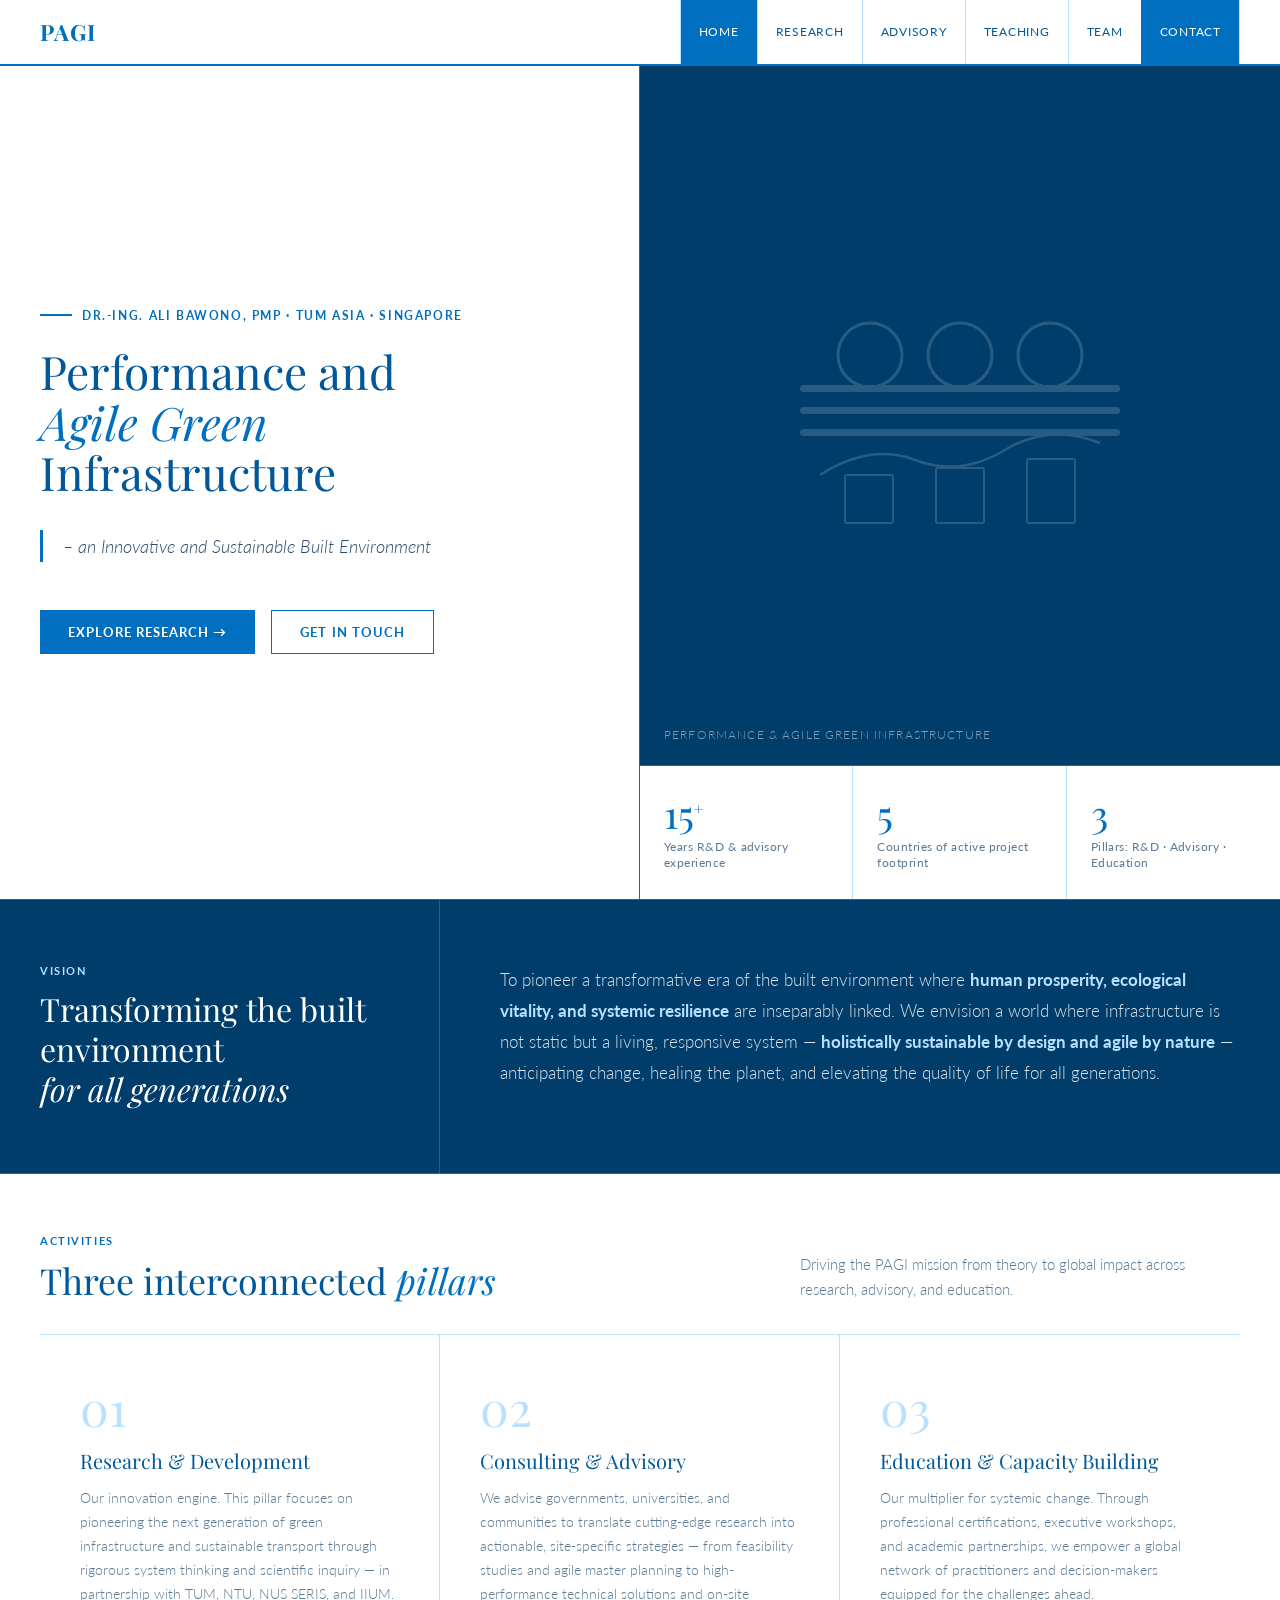
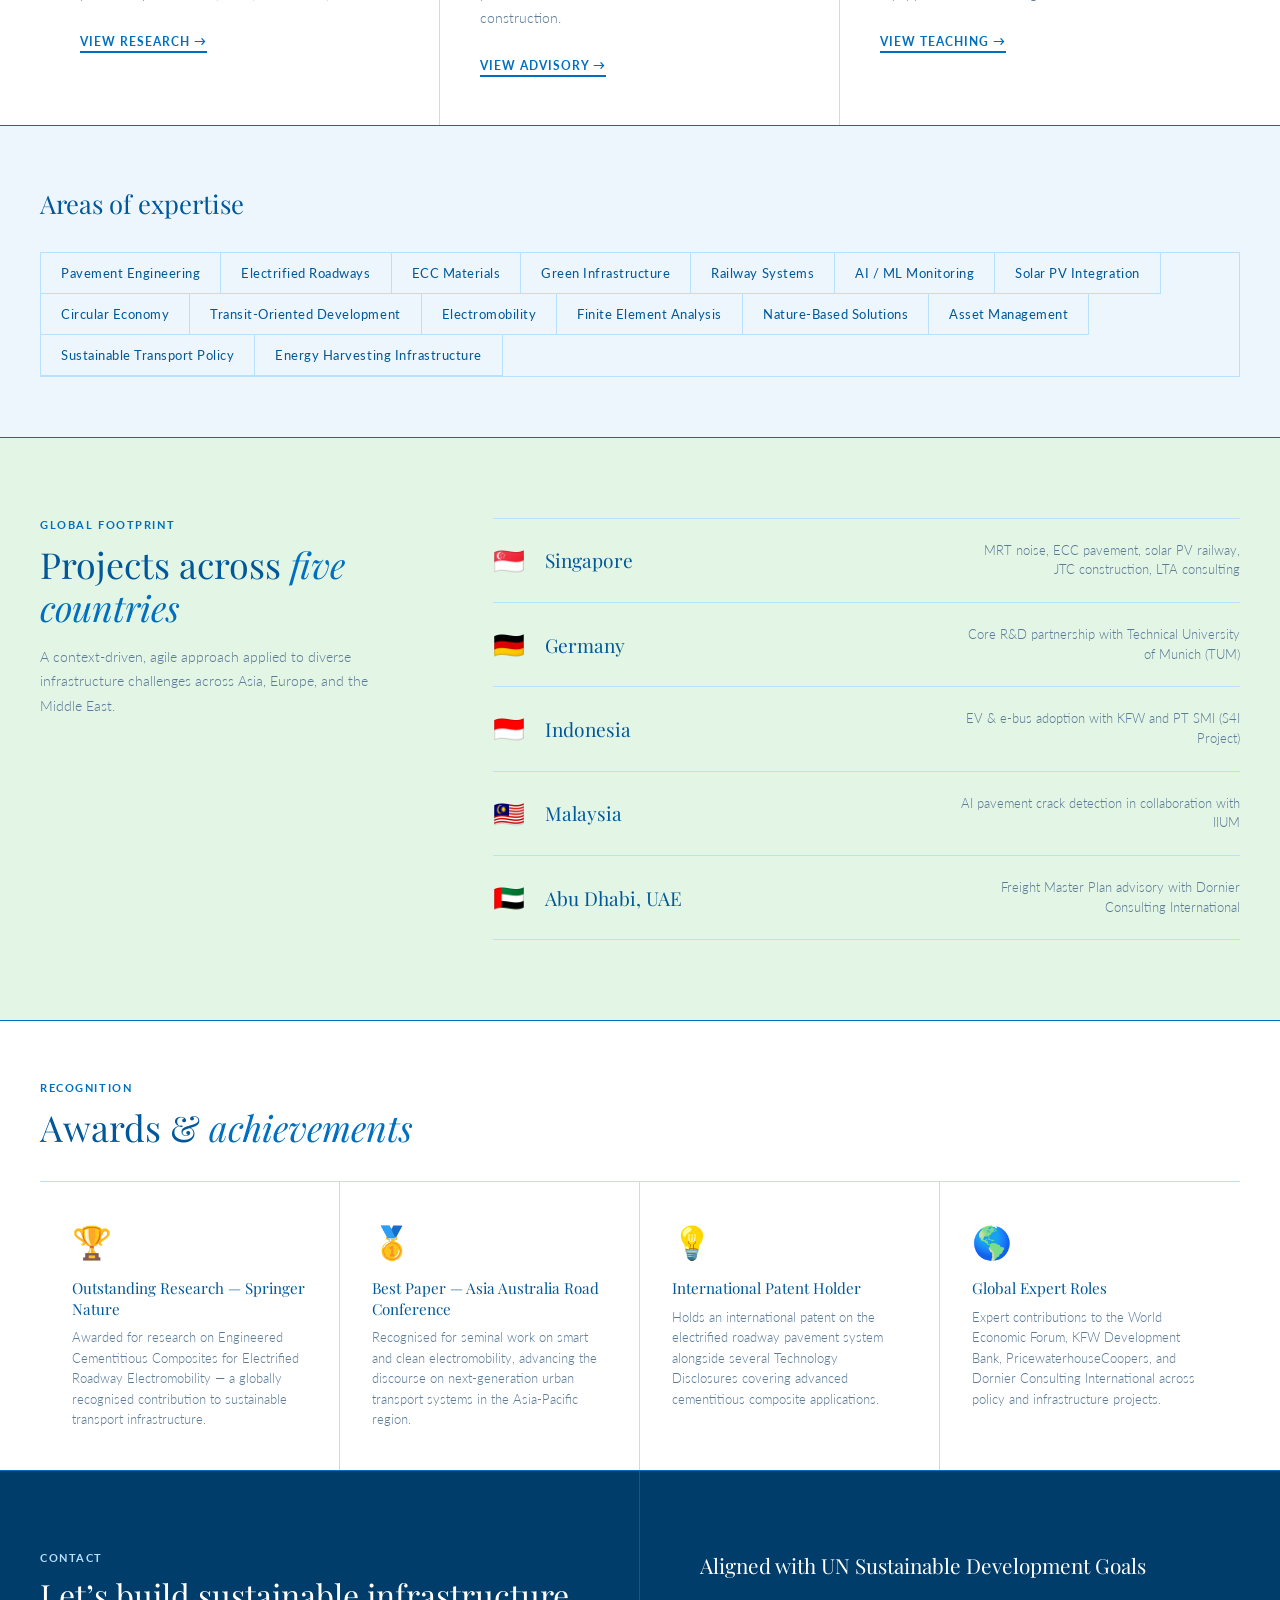
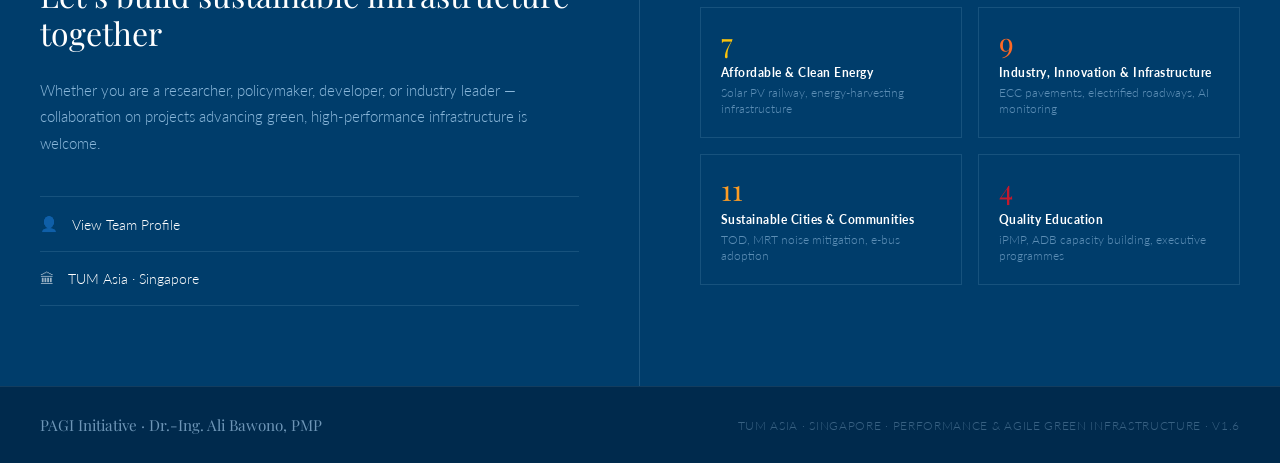
==== index.html @ d3425f09 "Add files via upload upload version 1.2" ====
<!DOCTYPE html>
<html lang="en">
<head>
<meta charset="UTF-8">
<meta name="viewport" content="width=device-width, initial-scale=1.0">
<title>PAGI Initiative</title>
<link rel="preconnect" href="https://fonts.googleapis.com">
<link href="https://fonts.googleapis.com/css2?family=Playfair+Display:ital,wght@0,400;0,700;1,400&family=Lato:wght@300;400;700&display=swap" rel="stylesheet">
<link rel="stylesheet" href="style.css">
<style>
.hero{margin-top:64px;display:grid;grid-template-columns:1fr 1fr;min-height:calc(100vh - 64px);border-bottom:var(--rule)}
.hero-left{padding:80px 60px 80px 40px;display:flex;flex-direction:column;justify-content:center;border-right:var(--rule);background:#fff}
.hero-eyebrow{font-size:.72rem;font-weight:700;letter-spacing:.14em;text-transform:uppercase;color:var(--azure);margin-bottom:24px;display:flex;align-items:center;gap:10px}
.hero-eyebrow::before{content:'';display:inline-block;width:32px;height:2px;background:var(--azure)}
.hero-h1{font-family:'Playfair Display',serif;font-size:clamp(2rem,3.6vw,4rem);font-weight:400;line-height:1.1;color:var(--blue);margin-bottom:32px}
.hero-h1 em{font-style:italic;color:var(--azure)}
.hero-tagline{font-size:1.15rem;line-height:1.75;color:#2a4a6b;font-weight:300;max-width:500px;margin-bottom:48px;border-left:3px solid var(--azure);padding-left:20px;font-style:italic}
.hero-actions{display:flex;gap:16px;flex-wrap:wrap}
.hero-right{display:flex;flex-direction:column}
.hero-img{flex:1;background:var(--navy);position:relative;overflow:hidden;display:flex;align-items:center;justify-content:center;min-height:360px}
.hero-img-lbl{position:absolute;bottom:24px;left:24px;font-size:.72rem;letter-spacing:.1em;text-transform:uppercase;color:rgba(255,255,255,.5)}
.hero-stats{display:grid;grid-template-columns:repeat(3,1fr);border-top:var(--rule)}
.stat-box{padding:28px 24px;border-right:var(--rule-lt);transition:background .15s;cursor:default}
.stat-box:last-child{border-right:none}
.stat-box:hover{background:var(--pale)}
.stat-n{font-family:'Playfair Display',serif;font-size:2.4rem;font-weight:400;color:var(--azure);line-height:1;margin-bottom:6px}
.stat-n sup{font-size:1rem}
.stat-l{font-size:.72rem;font-weight:400;letter-spacing:.04em;color:var(--gray);line-height:1.4}
.vision{background:var(--navy);border-bottom:var(--rule)}
.vision-inner{max-width:1280px;margin:0 auto;padding:0 40px;display:grid;grid-template-columns:1fr 2fr}
.vision-lbl{padding:64px 40px 64px 0;border-right:1px solid rgba(184,224,255,.2);display:flex;flex-direction:column;justify-content:center}
.vision-lbl .eyebrow{color:var(--sky)}
.vision-lbl h2{font-family:'Playfair Display',serif;font-size:2rem;font-weight:400;color:#fff;line-height:1.25}
.vision-lbl h2 em{font-style:italic}
.vision-content{padding:64px 0 64px 60px}
.vision-text{font-size:1.05rem;line-height:1.85;color:rgba(255,255,255,.85);font-weight:300}
.vision-text strong{font-weight:700;color:var(--sky)}
.pill-grid{display:grid;grid-template-columns:repeat(3,1fr)}
.pill{padding:48px 40px;border-right:var(--rule-lt);transition:background .15s;cursor:default}
.pill:last-child{border-right:none}
.pill:hover{background:var(--pale)}
.pill-num{font-family:'Playfair Display',serif;font-size:3rem;font-weight:400;color:var(--border);line-height:1;margin-bottom:16px}
.pill-title{font-family:'Playfair Display',serif;font-size:1.25rem;font-weight:400;color:var(--blue);margin-bottom:12px}
.pill-body{font-size:.88rem;color:var(--gray);line-height:1.7;font-weight:300;margin-bottom:24px}
.pill-link{display:inline-flex;align-items:center;gap:6px;font-size:.78rem;font-weight:700;letter-spacing:.08em;text-transform:uppercase;color:var(--azure);text-decoration:none;border-bottom:2px solid var(--azure);padding-bottom:2px;transition:opacity .15s}
.pill-link:hover{opacity:.6}
.expertise{background:var(--pale);border-bottom:var(--rule)}
.exp-inner{max-width:1280px;margin:0 auto;padding:60px 40px}
.exp-title{font-family:'Playfair Display',serif;font-size:1.6rem;font-weight:400;color:var(--blue);margin-bottom:32px}
.tag-row{display:flex;flex-wrap:wrap;border:var(--rule-lt)}
.etag{padding:12px 20px;font-size:.8rem;font-weight:400;letter-spacing:.04em;color:var(--blue);border-right:var(--rule-lt);border-bottom:var(--rule-lt);transition:background .15s,color .15s;cursor:default}
.etag:hover{background:var(--azure);color:#fff}
.footprint{background:var(--mint);border-bottom:var(--rule)}
.fp-inner{max-width:1280px;margin:0 auto;padding:80px 40px;display:grid;grid-template-columns:1fr 2fr;gap:80px;align-items:start}
.fp-desc{font-size:.9rem;color:var(--gray);line-height:1.7;font-weight:300;margin-top:16px}
.c-list{display:flex;flex-direction:column}
.c-row{display:flex;align-items:center;padding:22px 0;border-bottom:var(--rule-lt);gap:20px;transition:padding-left .2s;cursor:default}
.c-row:first-child{border-top:var(--rule-lt)}
.c-row:hover{padding-left:12px}
.cflag{font-size:1.6rem}
.cname{font-family:'Playfair Display',serif;font-size:1.2rem;font-weight:400;color:var(--blue)}
.cdesc{font-size:.82rem;color:var(--gray);font-weight:300;margin-left:auto;text-align:right;max-width:280px;line-height:1.5}
@media(max-width:1024px){
  .hero{grid-template-columns:1fr;min-height:auto}
  .hero-left{border-right:none;border-bottom:var(--rule);padding:60px 40px}
  .vision-inner{grid-template-columns:1fr}
  .vision-lbl{border-right:none;border-bottom:1px solid rgba(184,224,255,.15);padding:48px 0}
  .vision-content{padding:48px 0}
  .pill-grid{grid-template-columns:1fr}
  .pill{border-right:none;border-bottom:var(--rule-lt)}
  .fp-inner{grid-template-columns:1fr;gap:40px}
}
@media(max-width:768px){
  .hero-left{padding:48px 20px}
  .vision-inner,.exp-inner,.fp-inner{padding:0 20px}
  .exp-inner{padding:40px 20px}
  .fp-inner{padding:60px 20px}
}
</style>
</head>
<body>

<header>
  <div class="nav-top">
    <a href="index.html" class="nav-logo">PAGI</a>
    <nav class="nav-links">
      <a href="index.html" class="active">Home</a>
      <a href="research.html">Research</a>
      <a href="advisory.html">Advisory</a>
      <a href="teaching.html">Teaching</a>
      <a href="team.html">Team</a>
      <a href="#contact" class="nav-cta">Contact</a>
    </nav>
  </div>
</header>

<!-- HERO -->
<section class="hero">
  <div class="hero-left">
    <div class="hero-eyebrow">Dr.-Ing. Ali Bawono, PMP · TUM Asia · Singapore</div>
    <h1 class="hero-h1">Performance and<br><em>Agile Green</em><br>Infrastructure</h1>
    <p class="hero-tagline">&#8211; an Innovative and Sustainable Built Environment</p>
    <div class="hero-actions">
      <a href="research.html" class="btn-p">Explore Research &#8594;</a>
      <a href="#contact" class="btn-o">Get in Touch</a>
    </div>
  </div>
  <div class="hero-right">
    <div class="hero-img">
      <svg width="360" height="240" viewBox="0 0 360 240" fill="none" xmlns="http://www.w3.org/2000/svg" style="opacity:.16">
        <rect x="20" y="90" width="320" height="7" rx="3.5" fill="white"/>
        <rect x="20" y="112" width="320" height="7" rx="3.5" fill="white"/>
        <rect x="20" y="134" width="320" height="7" rx="3.5" fill="white"/>
        <circle cx="90" cy="60" r="32" stroke="white" stroke-width="3" fill="none"/>
        <circle cx="180" cy="60" r="32" stroke="white" stroke-width="3" fill="none"/>
        <circle cx="270" cy="60" r="32" stroke="white" stroke-width="3" fill="none"/>
        <path d="M40 180 Q90 148 135 165 Q180 182 225 155 Q270 128 320 148" stroke="white" stroke-width="2.5" fill="none"/>
        <rect x="65" y="180" width="48" height="48" rx="2" stroke="white" stroke-width="2" fill="none"/>
        <rect x="156" y="173" width="48" height="55" rx="2" stroke="white" stroke-width="2" fill="none"/>
        <rect x="247" y="164" width="48" height="64" rx="2" stroke="white" stroke-width="2" fill="none"/>
      </svg>
      <div class="hero-img-lbl">Performance &amp; Agile Green Infrastructure</div>
    </div>
    <div class="hero-stats">
      <div class="stat-box"><div class="stat-n">15<sup>+</sup></div><div class="stat-l">Years R&amp;D &amp; advisory experience</div></div>
      <div class="stat-box"><div class="stat-n">5</div><div class="stat-l">Countries of active project footprint</div></div>
      <div class="stat-box"><div class="stat-n">3</div><div class="stat-l">Pillars: R&amp;D · Advisory · Education</div></div>
    </div>
  </div>
</section>

<!-- VISION -->
<section class="vision" id="about">
  <div class="vision-inner">
    <div class="vision-lbl">
      <div class="eyebrow">Vision</div>
      <h2>Transforming the built environment<br><em>for all generations</em></h2>
    </div>
    <div class="vision-content">
      <p class="vision-text">To pioneer a transformative era of the built environment where <strong>human prosperity, ecological vitality, and systemic resilience</strong> are inseparably linked. We envision a world where infrastructure is not static but a living, responsive system &#8212; <strong>holistically sustainable by design and agile by nature</strong> &#8212; anticipating change, healing the planet, and elevating the quality of life for all generations.</p>
    </div>
  </div>
</section>

<!-- THREE PILLARS -->
<section class="section">
  <div class="s-inner">
    <div class="s-head sr">
      <div><div class="eyebrow">Activities</div><h2 class="s-title">Three interconnected <em>pillars</em></h2></div>
      <p class="s-sub">Driving the PAGI mission from theory to global impact across research, advisory, and education.</p>
    </div>
    <div class="pill-grid">
      <div class="pill sr">
        <div class="pill-num">01</div>
        <h3 class="pill-title">Research &amp; Development</h3>
        <p class="pill-body">Our innovation engine. This pillar focuses on pioneering the next generation of green infrastructure and sustainable transport through rigorous system thinking and scientific inquiry &#8212; in partnership with TUM, NTU, NUS SERIS, and IIUM.</p>
        <a href="research.html" class="pill-link">View Research &#8594;</a>
      </div>
      <div class="pill sr">
        <div class="pill-num">02</div>
        <h3 class="pill-title">Consulting &amp; Advisory</h3>
        <p class="pill-body">We advise governments, universities, and communities to translate cutting-edge research into actionable, site-specific strategies &#8212; from feasibility studies and agile master planning to high-performance technical solutions and on-site construction.</p>
        <a href="advisory.html" class="pill-link">View Advisory &#8594;</a>
      </div>
      <div class="pill sr">
        <div class="pill-num">03</div>
        <h3 class="pill-title">Education &amp; Capacity Building</h3>
        <p class="pill-body">Our multiplier for systemic change. Through professional certifications, executive workshops, and academic partnerships, we empower a global network of practitioners and decision-makers equipped for the challenges ahead.</p>
        <a href="teaching.html" class="pill-link">View Teaching &#8594;</a>
      </div>
    </div>
  </div>
</section>

<!-- EXPERTISE -->
<section class="expertise">
  <div class="exp-inner">
    <p class="exp-title sr">Areas of expertise</p>
    <div class="tag-row sr">
      <span class="etag">Pavement Engineering</span><span class="etag">Electrified Roadways</span><span class="etag">ECC Materials</span><span class="etag">Green Infrastructure</span><span class="etag">Railway Systems</span><span class="etag">AI / ML Monitoring</span><span class="etag">Solar PV Integration</span><span class="etag">Circular Economy</span><span class="etag">Transit-Oriented Development</span><span class="etag">Electromobility</span><span class="etag">Finite Element Analysis</span><span class="etag">Nature-Based Solutions</span><span class="etag">Asset Management</span><span class="etag">Sustainable Transport Policy</span><span class="etag">Energy Harvesting Infrastructure</span>
    </div>
  </div>
</section>

<!-- FOOTPRINT -->
<section class="footprint">
  <div class="fp-inner">
    <div class="sr">
      <div class="eyebrow">Global Footprint</div>
      <h2 class="s-title">Projects across <em>five countries</em></h2>
      <p class="fp-desc">A context-driven, agile approach applied to diverse infrastructure challenges across Asia, Europe, and the Middle East.</p>
    </div>
    <div class="c-list sr">
      <div class="c-row"><span class="cflag">&#127480;&#127468;</span><span class="cname">Singapore</span><span class="cdesc">MRT noise, ECC pavement, solar PV railway, JTC construction, LTA consulting</span></div>
      <div class="c-row"><span class="cflag">&#127465;&#127466;</span><span class="cname">Germany</span><span class="cdesc">Core R&amp;D partnership with Technical University of Munich (TUM)</span></div>
      <div class="c-row"><span class="cflag">&#127470;&#127465;</span><span class="cname">Indonesia</span><span class="cdesc">EV &amp; e-bus adoption with KFW and PT SMI (S4I Project)</span></div>
      <div class="c-row"><span class="cflag">&#127474;&#127486;</span><span class="cname">Malaysia</span><span class="cdesc">AI pavement crack detection in collaboration with IIUM</span></div>
      <div class="c-row"><span class="cflag">&#127462;&#127466;</span><span class="cname">Abu Dhabi, UAE</span><span class="cdesc">Freight Master Plan advisory with Dornier Consulting International</span></div>
    </div>
  </div>
</section>

<!-- AWARDS -->
<section class="awards section">
  <div class="s-inner">
    <div class="s-head sr">
      <div><div class="eyebrow">Recognition</div><h2 class="s-title">Awards &amp; <em>achievements</em></h2></div>
    </div>
    <div class="aw-grid">
      <div class="aw-item sr"><span class="aw-icon">&#127942;</span><h3 class="aw-title">Outstanding Research &#8212; Springer Nature</h3><p class="aw-body">Awarded for research on Engineered Cementitious Composites for Electrified Roadway Electromobility &#8212; a globally recognised contribution to sustainable transport infrastructure.</p></div>
      <div class="aw-item sr"><span class="aw-icon">&#129351;</span><h3 class="aw-title">Best Paper &#8212; Asia Australia Road Conference</h3><p class="aw-body">Recognised for seminal work on smart and clean electromobility, advancing the discourse on next-generation urban transport systems in the Asia-Pacific region.</p></div>
      <div class="aw-item sr"><span class="aw-icon">&#128161;</span><h3 class="aw-title">International Patent Holder</h3><p class="aw-body">Holds an international patent on the electrified roadway pavement system alongside several Technology Disclosures covering advanced cementitious composite applications.</p></div>
      <div class="aw-item sr"><span class="aw-icon">&#127758;</span><h3 class="aw-title">Global Expert Roles</h3><p class="aw-body">Expert contributions to the World Economic Forum, KFW Development Bank, PricewaterhouseCoopers, and Dornier Consulting International across policy and infrastructure projects.</p></div>
    </div>
  </div>
</section>

<!-- CONTACT -->
<section class="contact" id="contact">
  <div class="ct-inner">
    <div class="ct-left">
      <div class="eyebrow">Contact</div>
      <h2>Let&#8217;s build sustainable infrastructure together</h2>
      <p>Whether you are a researcher, policymaker, developer, or industry leader &#8212; collaboration on projects advancing green, high-performance infrastructure is welcome.</p>
      <div class="ct-links">
        <a href="team.html" class="cl"><span class="cl-icon">&#128100;</span> View Team Profile</a>
        <a href="team.html" class="cl"><span class="cl-icon">&#127963;</span> TUM Asia &#183; Singapore</a>
      </div>
    </div>
    <div class="ct-right">
      <h3>Aligned with UN Sustainable Development Goals</h3>
      <div class="sdg-grid">
        <div class="sdg"><div class="sdg-n" style="color:#fcc30b">7</div><div class="sdg-name">Affordable &amp; Clean Energy</div><div class="sdg-note">Solar PV railway, energy-harvesting infrastructure</div></div>
        <div class="sdg"><div class="sdg-n" style="color:#fd6925">9</div><div class="sdg-name">Industry, Innovation &amp; Infrastructure</div><div class="sdg-note">ECC pavements, electrified roadways, AI monitoring</div></div>
        <div class="sdg"><div class="sdg-n" style="color:#fd9d24">11</div><div class="sdg-name">Sustainable Cities &amp; Communities</div><div class="sdg-note">TOD, MRT noise mitigation, e-bus adoption</div></div>
        <div class="sdg"><div class="sdg-n" style="color:#c5192d">4</div><div class="sdg-name">Quality Education</div><div class="sdg-note">iPMP, ADB capacity building, executive programmes</div></div>
      </div>
    </div>
  </div>
</section>

<footer>
  <div class="fl">PAGI Initiative &#183; Dr.-Ing. Ali Bawono, PMP</div>
  <div class="fr">TUM Asia &#183; Singapore &#183; Performance &amp; Agile Green Infrastructure &#183; v1.6</div>
</footer>

<script>
(function(){
  var io=new IntersectionObserver(function(entries){
    entries.forEach(function(e){
      if(e.isIntersecting){
        var g=e.target.parentElement.querySelectorAll('.sr:not(.in)');
        var d=0;
        g.forEach(function(s){
          if(s.getBoundingClientRect().top<window.innerHeight+60){
            setTimeout(function(){s.classList.add('in');},d);
            d+=65;
          }
        });
        e.target.classList.add('in');
        io.unobserve(e.target);
      }
    });
  },{threshold:0.06,rootMargin:'0px 0px -24px 0px'});
  document.querySelectorAll('.sr').forEach(function(el){io.observe(el);});
})();
</script>
</body>
</html>
---- style.css ----
*,*::before,*::after{margin:0;padding:0;box-sizing:border-box}
html{scroll-behavior:smooth;font-size:16px}

:root{
  --navy:   #003d6b;
  --blue:   #00589a;
  --azure:  #006fc0;
  --sky:    #b8e0ff;
  --mint:   #e3f5e4;
  --pale:   #eef6fd;
  --white:  #ffffff;
  --gray:   #5a7a96;
  --lgray:  #91aec0;
  --border: #b8e0ff;
  --rule:   1px solid #006fc0;
  --rule-lt:1px solid #b8e0ff;
}

body{font-family:'Lato',sans-serif;font-weight:300;color:#1a2e40;background:#fff;-webkit-font-smoothing:antialiased}

/* NAV */
header{position:fixed;top:0;left:0;right:0;z-index:200;background:#fff;border-bottom:2px solid var(--azure)}
.nav-top{display:flex;align-items:center;justify-content:space-between;padding:0 40px;height:64px}
.nav-logo{font-family:'Playfair Display',serif;font-size:1.4rem;font-weight:700;color:var(--azure);text-decoration:none;letter-spacing:.04em}
.nav-links{display:flex;align-items:center}
.nav-links a{display:block;padding:0 18px;height:64px;line-height:64px;font-size:.78rem;font-weight:400;letter-spacing:.06em;text-transform:uppercase;color:var(--blue);text-decoration:none;border-left:var(--rule-lt);transition:background .15s,color .15s}
.nav-links a:last-child{border-right:var(--rule-lt)}
.nav-links a:hover,.nav-links a.active{background:var(--azure);color:#fff}
.nav-cta{background:var(--azure)!important;color:#fff!important;border-left:var(--rule)!important}
.nav-cta:hover{background:var(--blue)!important}

/* BUTTONS */
.btn-p{display:inline-flex;align-items:center;gap:8px;background:var(--azure);color:#fff;padding:14px 28px;font-size:.8rem;font-weight:700;letter-spacing:.08em;text-transform:uppercase;text-decoration:none;transition:background .15s}
.btn-p:hover{background:var(--blue)}
.btn-o{display:inline-flex;align-items:center;gap:8px;background:transparent;color:var(--azure);padding:13px 28px;font-size:.8rem;font-weight:700;letter-spacing:.08em;text-transform:uppercase;text-decoration:none;border:var(--rule);transition:all .15s}
.btn-o:hover{background:var(--azure);color:#fff}

/* SECTION COMMONS */
.section{border-bottom:var(--rule)}
.s-inner{max-width:1280px;margin:0 auto;padding:0 40px}
.s-head{padding:60px 0 32px;display:flex;align-items:flex-start;justify-content:space-between;gap:40px;border-bottom:var(--rule-lt)}
.eyebrow{font-size:.7rem;font-weight:700;letter-spacing:.14em;text-transform:uppercase;color:var(--azure);margin-bottom:12px}
.s-title{font-family:'Playfair Display',serif;font-size:clamp(1.8rem,2.8vw,2.6rem);font-weight:400;line-height:1.2;color:var(--blue)}
.s-title em{font-style:italic;color:var(--azure)}
.s-sub{font-size:.92rem;color:var(--gray);line-height:1.7;font-weight:300;max-width:440px;align-self:flex-end}

/* CARDS */
.cards{display:grid;grid-template-columns:repeat(3,1fr)}
.card{border-right:var(--rule-lt);border-bottom:var(--rule-lt);transition:background .2s;cursor:default}
.card:nth-child(3n){border-right:none}
.card:hover{background:var(--pale)}
.card-img{width:100%;aspect-ratio:16/9;position:relative;overflow:hidden;display:flex;align-items:center;justify-content:center}
.card-body{padding:24px 28px 28px}
.c-tag{font-size:.68rem;font-weight:700;letter-spacing:.12em;text-transform:uppercase;margin-bottom:10px;color:var(--azure)}
.c-title{font-family:'Playfair Display',serif;font-size:1.1rem;font-weight:400;line-height:1.35;color:var(--blue);margin-bottom:12px}
.c-desc{font-size:.84rem;line-height:1.7;color:var(--gray);font-weight:300;margin-bottom:16px}
.c-meta{font-size:.72rem;font-weight:400;color:var(--lgray);letter-spacing:.04em}
.c-meta strong{color:var(--blue);font-weight:700}
.ci-lbl{font-size:.65rem;letter-spacing:.14em;text-transform:uppercase;color:rgba(184,224,255,.45);position:absolute;bottom:10px;left:14px}
.csvg{opacity:.18}

/* CONSULTING GRID */
.consult{display:grid;grid-template-columns:1fr 1fr}
.ci{padding:40px;border-right:var(--rule-lt);border-bottom:var(--rule-lt);transition:background .15s;cursor:default}
.ci:nth-child(2n){border-right:none}
.ci:nth-last-child(-n+2){border-bottom:none}
.ci:hover{background:var(--pale)}
.ci-num{font-family:'Playfair Display',serif;font-size:3rem;font-weight:400;color:var(--border);line-height:1;margin-bottom:12px}
.ci-title{font-family:'Playfair Display',serif;font-size:1.15rem;font-weight:400;color:var(--blue);margin-bottom:10px;line-height:1.3}
.ci-body{font-size:.86rem;color:var(--gray);line-height:1.7;font-weight:300}
.ci-tags{margin-top:16px;display:flex;flex-wrap:wrap;gap:8px}
.ctag{font-size:.68rem;font-weight:700;letter-spacing:.1em;text-transform:uppercase;padding:4px 10px;border:1px solid var(--border);color:var(--azure)}

/* TEACHING GRID */
.teach-grid{display:grid;grid-template-columns:repeat(3,1fr)}
.tcard{border-right:var(--rule-lt);border-bottom:var(--rule-lt);transition:background .15s;cursor:default}
.tcard:nth-child(3n){border-right:none}
.tcard:hover{background:var(--pale)}
.tcard-img{width:100%;height:200px;display:flex;align-items:center;justify-content:center;position:relative;overflow:hidden}
.tcard-body{padding:28px}
.t-label{font-size:.68rem;font-weight:700;letter-spacing:.12em;text-transform:uppercase;margin-bottom:10px;color:var(--azure)}
.t-title{font-family:'Playfair Display',serif;font-size:1.05rem;font-weight:400;line-height:1.35;color:var(--blue);margin-bottom:10px}
.t-desc{font-size:.82rem;color:var(--gray);line-height:1.65;font-weight:300}
.t-partner{margin-top:14px;font-size:.72rem;color:var(--lgray)}
.t-partner strong{color:var(--blue);font-weight:700}

/* AWARDS */
.aw-grid{display:grid;grid-template-columns:repeat(4,1fr)}
.aw-item{padding:40px 32px;border-right:var(--rule-lt);transition:background .15s;cursor:default}
.aw-item:last-child{border-right:none}
.aw-item:hover{background:var(--pale)}
.aw-icon{font-size:2rem;margin-bottom:16px;display:block}
.aw-title{font-family:'Playfair Display',serif;font-size:.95rem;font-weight:400;color:var(--blue);margin-bottom:8px;line-height:1.35}
.aw-body{font-size:.8rem;color:var(--gray);line-height:1.6;font-weight:300}

/* PAGE HERO (sub-pages) */
.page-hero{margin-top:64px;background:var(--navy);padding:80px 40px;border-bottom:var(--rule)}
.page-hero-inner{max-width:1280px;margin:0 auto}
.page-eyebrow{font-size:.72rem;font-weight:700;letter-spacing:.14em;text-transform:uppercase;color:var(--sky);margin-bottom:20px;display:flex;align-items:center;gap:10px}
.page-eyebrow::before{content:'';display:inline-block;width:32px;height:2px;background:var(--sky)}
.page-h1{font-family:'Playfair Display',serif;font-size:clamp(2.2rem,4vw,3.8rem);font-weight:400;line-height:1.1;color:#fff;margin-bottom:20px}
.page-h1 em{font-style:italic;color:var(--sky)}
.page-desc{font-size:1.05rem;line-height:1.75;color:rgba(184,224,255,.8);font-weight:300;max-width:680px;border-left:3px solid var(--azure);padding-left:20px}

/* FOOTER */
footer{background:#002a4d;border-top:1px solid rgba(184,224,255,.1);padding:28px 40px;display:flex;align-items:center;justify-content:space-between}
.fl{font-family:'Playfair Display',serif;font-size:.95rem;color:rgba(184,224,255,.6)}
.fr{font-size:.72rem;color:rgba(184,224,255,.3);letter-spacing:.06em;text-transform:uppercase}

/* CONTACT */
.contact{background:var(--navy)}
.ct-inner{max-width:1280px;margin:0 auto;padding:0 40px;display:grid;grid-template-columns:1fr 1fr}
.ct-left{padding:80px 60px 80px 0;border-right:1px solid rgba(184,224,255,.15)}
.ct-left .eyebrow{color:var(--sky)}
.ct-left h2{font-family:'Playfair Display',serif;font-size:clamp(1.8rem,2.5vw,2.4rem);font-weight:400;color:#fff;line-height:1.2;margin-bottom:24px}
.ct-left p{font-size:.95rem;color:rgba(184,224,255,.75);line-height:1.75;font-weight:300;margin-bottom:40px}
.ct-links{display:flex;flex-direction:column}
.cl{display:flex;align-items:center;gap:14px;padding:18px 0;border-bottom:1px solid rgba(184,224,255,.12);text-decoration:none;color:#fff;font-size:.9rem;font-weight:300;transition:color .15s}
.cl:first-child{border-top:1px solid rgba(184,224,255,.12)}
.cl:hover{color:var(--sky)}
.cl-icon{opacity:.6}
.ct-right{padding:80px 0 80px 60px}
.ct-right h3{font-family:'Playfair Display',serif;font-size:1.3rem;font-weight:400;color:#fff;margin-bottom:28px}
.sdg-grid{display:grid;grid-template-columns:1fr 1fr;gap:16px}
.sdg{padding:20px;border:1px solid rgba(184,224,255,.12);transition:border-color .15s,background .15s;cursor:default}
.sdg:hover{border-color:var(--azure);background:rgba(0,111,192,.12)}
.sdg-n{font-family:'Playfair Display',serif;font-size:1.8rem;font-weight:400;line-height:1;margin-bottom:8px}
.sdg-name{font-size:.75rem;font-weight:700;letter-spacing:.04em;color:#fff;margin-bottom:5px}
.sdg-note{font-size:.72rem;color:rgba(184,224,255,.5);line-height:1.4;font-weight:300}

/* SCROLL REVEAL */
.sr{opacity:0;transform:translateY(20px);transition:opacity .55s ease,transform .55s ease}
.sr.in{opacity:1;transform:none}

/* RESPONSIVE */
@media(max-width:1024px){
  .cards{grid-template-columns:1fr 1fr}
  .card:nth-child(3n){border-right:var(--rule-lt)}
  .card:nth-child(2n){border-right:none}
  .aw-grid{grid-template-columns:1fr 1fr}
  .aw-item:nth-child(2n){border-right:none}
  .aw-item{border-bottom:var(--rule-lt)}
  .ct-inner{grid-template-columns:1fr}
  .ct-left{border-right:none;padding:60px 0 40px;border-bottom:1px solid rgba(184,224,255,.12)}
  .ct-right{padding:40px 0 60px}
}
@media(max-width:768px){
  .nav-links{display:none}
  .nav-top{padding:0 20px}
  .s-inner,.ct-inner,.page-hero{padding:0 20px}
  .page-hero{padding:60px 20px}
  .cards,.teach-grid{grid-template-columns:1fr}
  .card:nth-child(n){border-right:none}
  .consult{grid-template-columns:1fr}
  .ci:nth-child(n){border-right:none}
  .sdg-grid{grid-template-columns:1fr}
  footer{flex-direction:column;gap:10px;align-items:flex-start;padding:28px 20px}
}
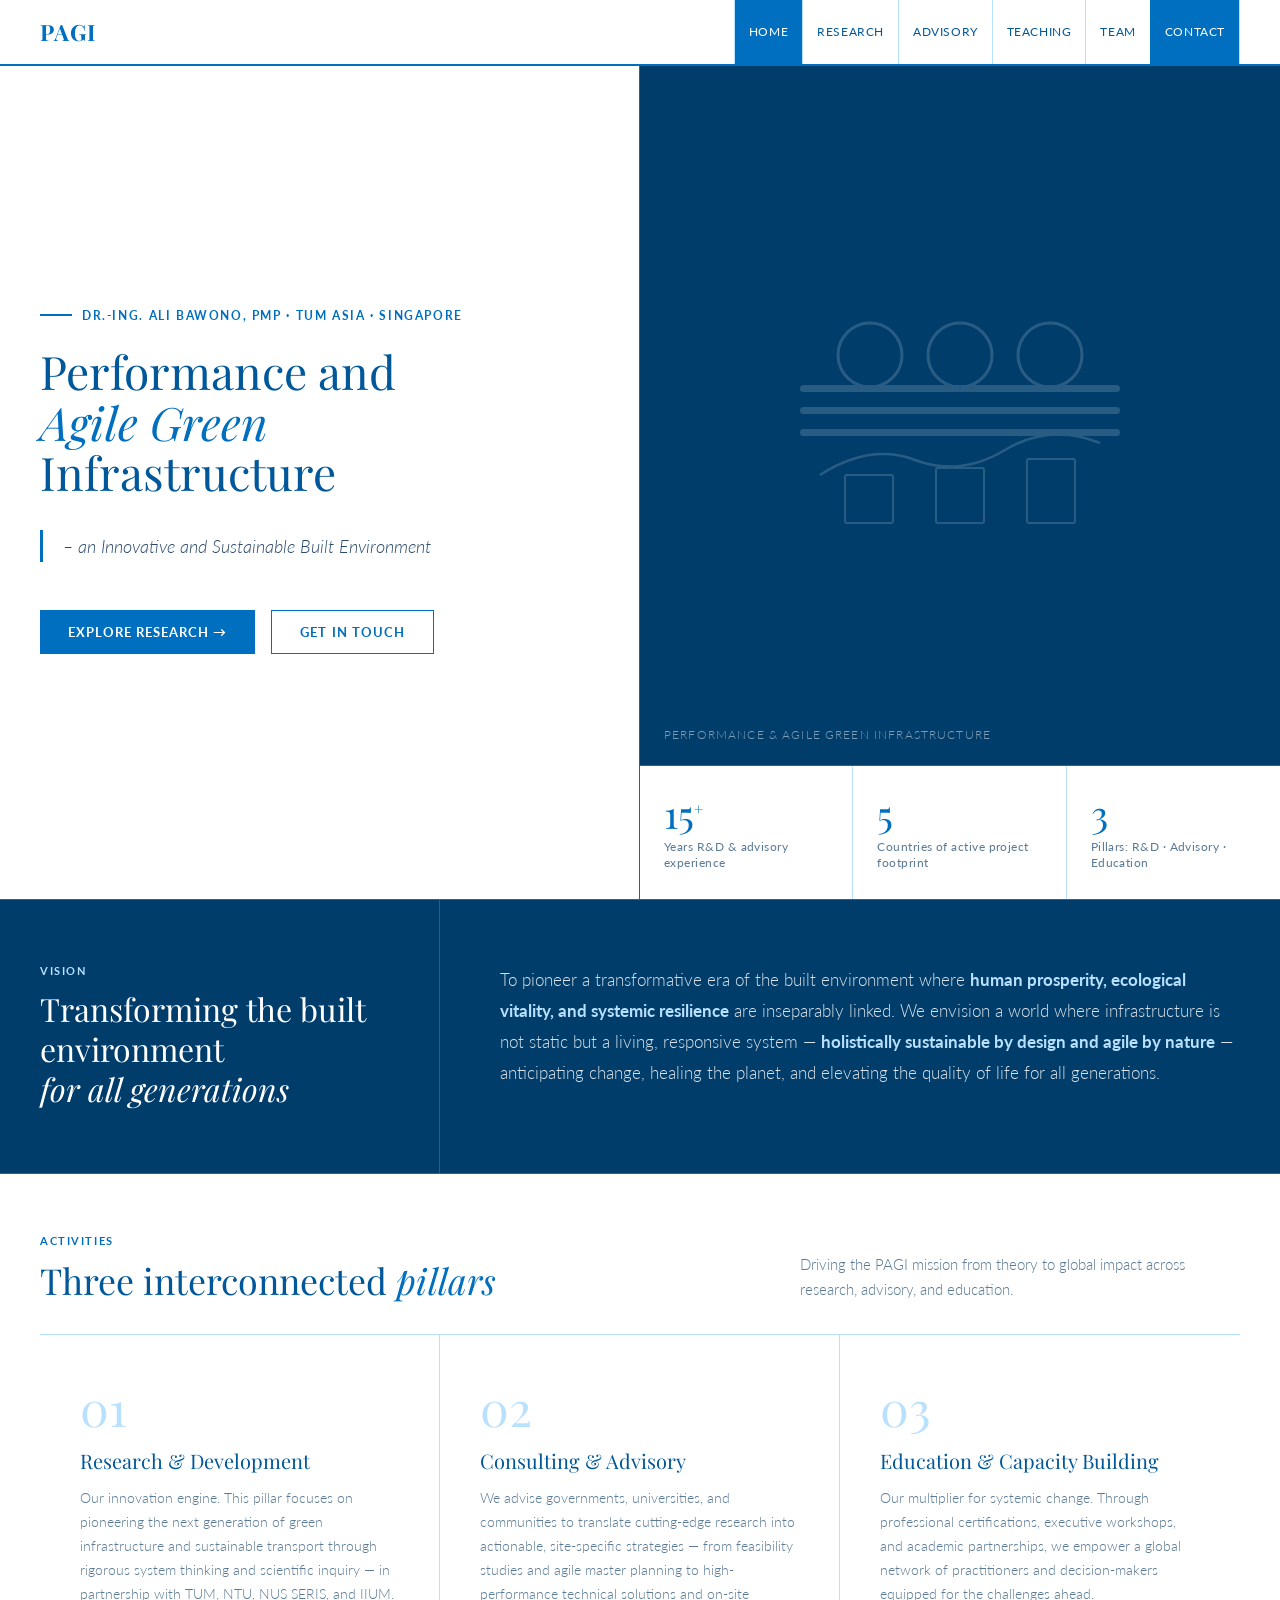
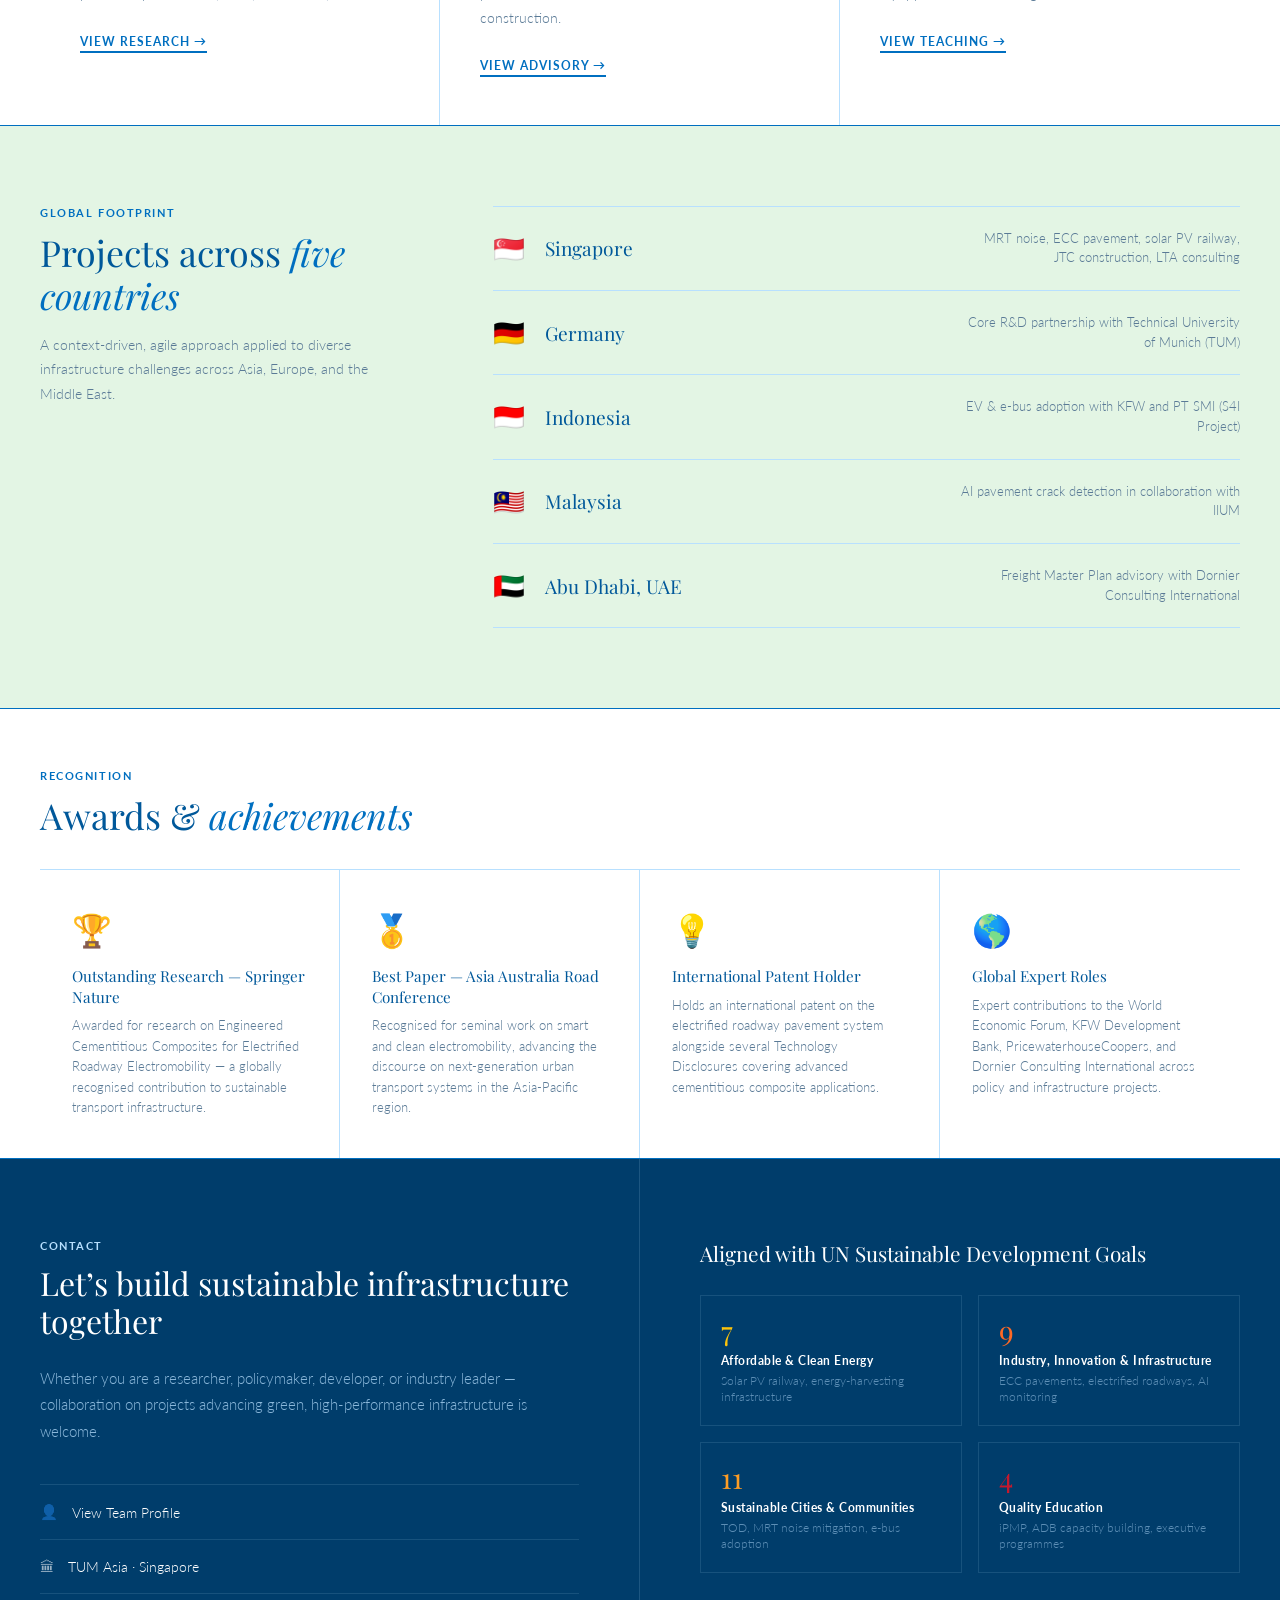
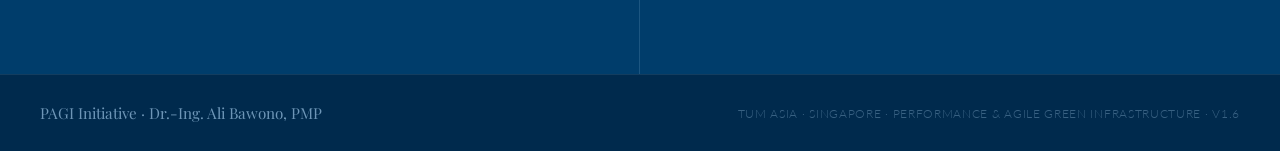
==== commit 11180e17: "Add files via upload" ====
--- a/index.html
+++ b/index.html
@@ -44,12 +44,6 @@
 .pill-body{font-size:.88rem;color:var(--gray);line-height:1.7;font-weight:300;margin-bottom:24px}
 .pill-link{display:inline-flex;align-items:center;gap:6px;font-size:.78rem;font-weight:700;letter-spacing:.08em;text-transform:uppercase;color:var(--azure);text-decoration:none;border-bottom:2px solid var(--azure);padding-bottom:2px;transition:opacity .15s}
 .pill-link:hover{opacity:.6}
-.expertise{background:var(--pale);border-bottom:var(--rule)}
-.exp-inner{max-width:1280px;margin:0 auto;padding:60px 40px}
-.exp-title{font-family:'Playfair Display',serif;font-size:1.6rem;font-weight:400;color:var(--blue);margin-bottom:32px}
-.tag-row{display:flex;flex-wrap:wrap;border:var(--rule-lt)}
-.etag{padding:12px 20px;font-size:.8rem;font-weight:400;letter-spacing:.04em;color:var(--blue);border-right:var(--rule-lt);border-bottom:var(--rule-lt);transition:background .15s,color .15s;cursor:default}
-.etag:hover{background:var(--azure);color:#fff}
 .footprint{background:var(--mint);border-bottom:var(--rule)}
 .fp-inner{max-width:1280px;margin:0 auto;padding:80px 40px;display:grid;grid-template-columns:1fr 2fr;gap:80px;align-items:start}
 .fp-desc{font-size:.9rem;color:var(--gray);line-height:1.7;font-weight:300;margin-top:16px}
@@ -72,8 +66,7 @@
 }
 @media(max-width:768px){
   .hero-left{padding:48px 20px}
-  .vision-inner,.exp-inner,.fp-inner{padding:0 20px}
-  .exp-inner{padding:40px 20px}
+  .vision-inner,.fp-inner{padding:0 20px}
   .fp-inner{padding:60px 20px}
 }
 </style>
@@ -168,16 +161,6 @@
         <p class="pill-body">Our multiplier for systemic change. Through professional certifications, executive workshops, and academic partnerships, we empower a global network of practitioners and decision-makers equipped for the challenges ahead.</p>
         <a href="teaching.html" class="pill-link">View Teaching &#8594;</a>
       </div>
-    </div>
-  </div>
-</section>
-
-<!-- EXPERTISE -->
-<section class="expertise">
-  <div class="exp-inner">
-    <p class="exp-title sr">Areas of expertise</p>
-    <div class="tag-row sr">
-      <span class="etag">Pavement Engineering</span><span class="etag">Electrified Roadways</span><span class="etag">ECC Materials</span><span class="etag">Green Infrastructure</span><span class="etag">Railway Systems</span><span class="etag">AI / ML Monitoring</span><span class="etag">Solar PV Integration</span><span class="etag">Circular Economy</span><span class="etag">Transit-Oriented Development</span><span class="etag">Electromobility</span><span class="etag">Finite Element Analysis</span><span class="etag">Nature-Based Solutions</span><span class="etag">Asset Management</span><span class="etag">Sustainable Transport Policy</span><span class="etag">Energy Harvesting Infrastructure</span>
     </div>
   </div>
 </section>
--- a/style.css
+++ b/style.css
@@ -21,9 +21,9 @@
 /* NAV */
 header{position:fixed;top:0;left:0;right:0;z-index:200;background:#fff;border-bottom:2px solid var(--azure)}
 .nav-top{display:flex;align-items:center;justify-content:space-between;padding:0 40px;height:64px}
-.nav-logo{font-family:'Playfair Display',serif;font-size:1.4rem;font-weight:700;color:var(--azure);text-decoration:none;letter-spacing:.04em}
+.nav-logo{font-family:'Playfair Display',serif;font-size:1.4rem;font-weight:700;color:var(--azure);text-decoration:none;letter-spacing:.04em;flex-shrink:0}
 .nav-links{display:flex;align-items:center}
-.nav-links a{display:block;padding:0 18px;height:64px;line-height:64px;font-size:.78rem;font-weight:400;letter-spacing:.06em;text-transform:uppercase;color:var(--blue);text-decoration:none;border-left:var(--rule-lt);transition:background .15s,color .15s}
+.nav-links a{display:block;padding:0 14px;height:64px;line-height:64px;font-size:.74rem;font-weight:400;letter-spacing:.05em;text-transform:uppercase;color:var(--blue);text-decoration:none;border-left:var(--rule-lt);transition:background .15s,color .15s;white-space:nowrap}
 .nav-links a:last-child{border-right:var(--rule-lt)}
 .nav-links a:hover,.nav-links a.active{background:var(--azure);color:#fff}
 .nav-cta{background:var(--azure)!important;color:#fff!important;border-left:var(--rule)!important}
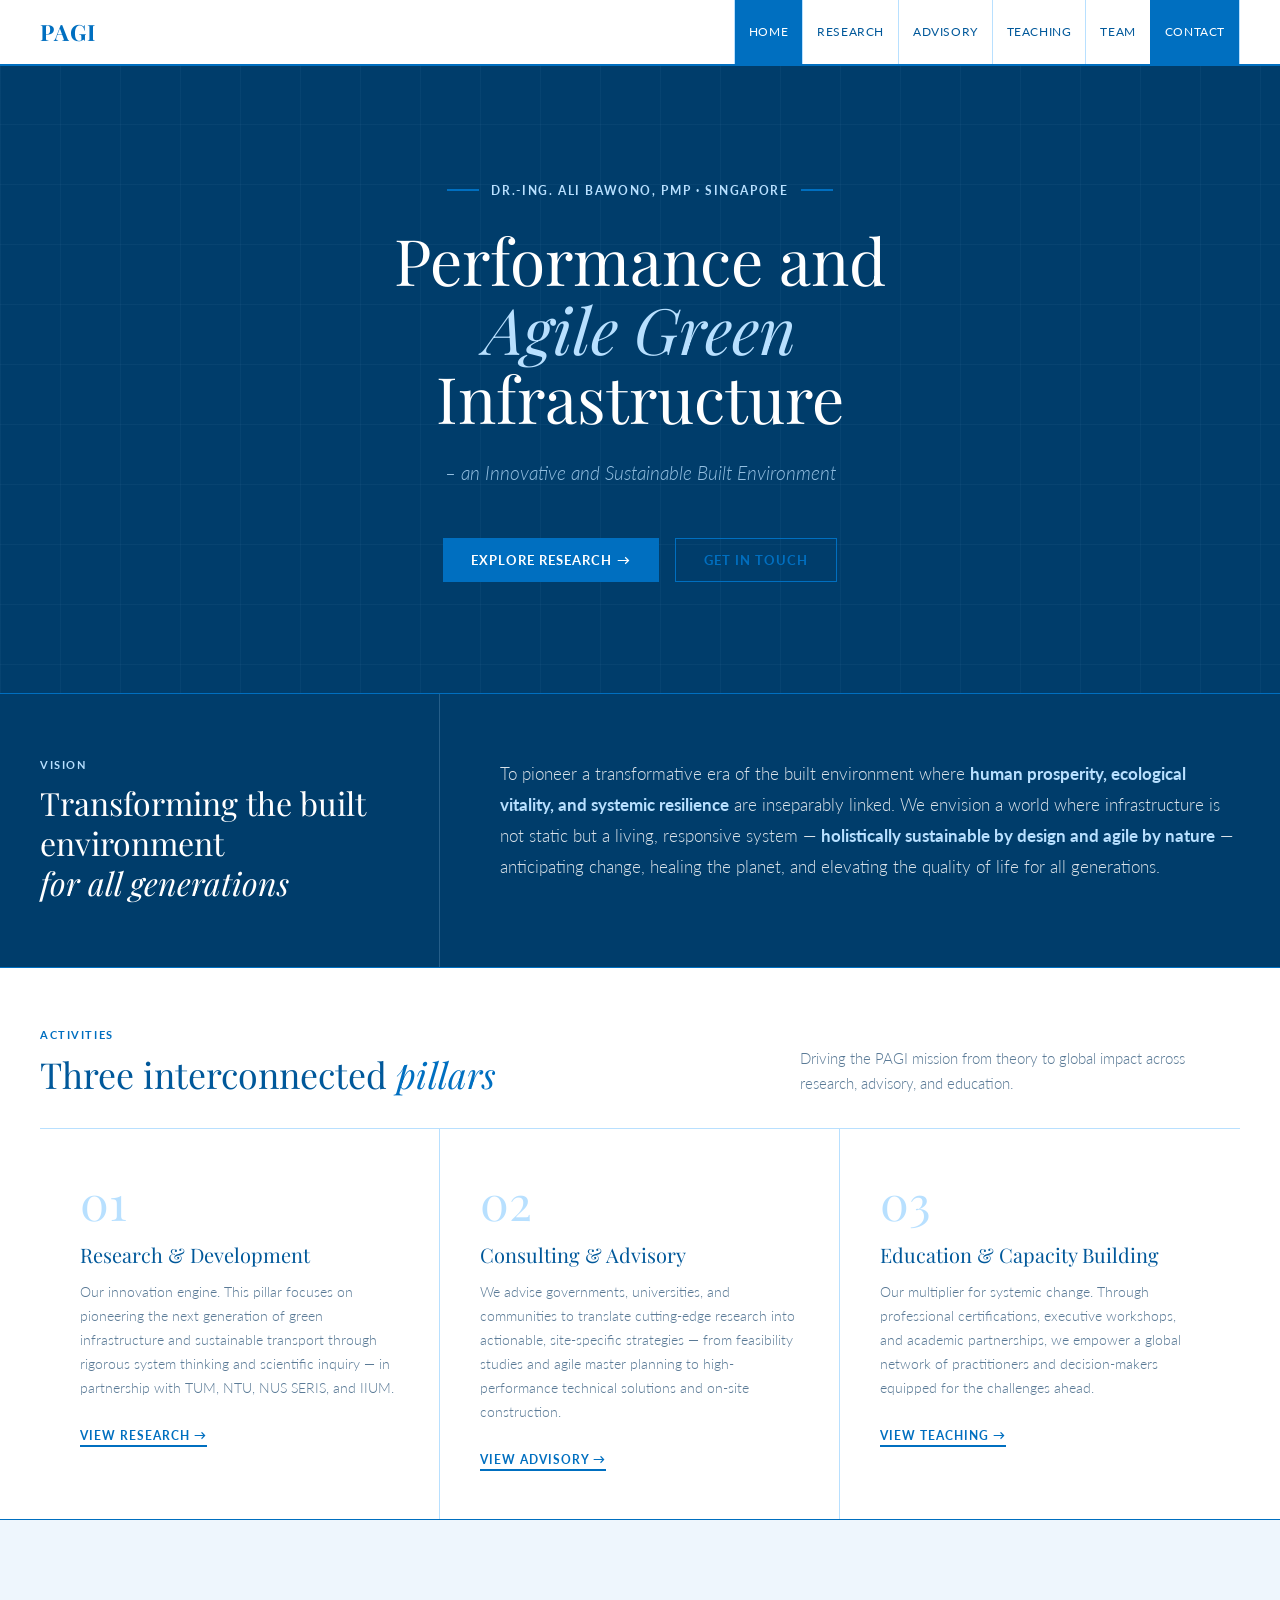
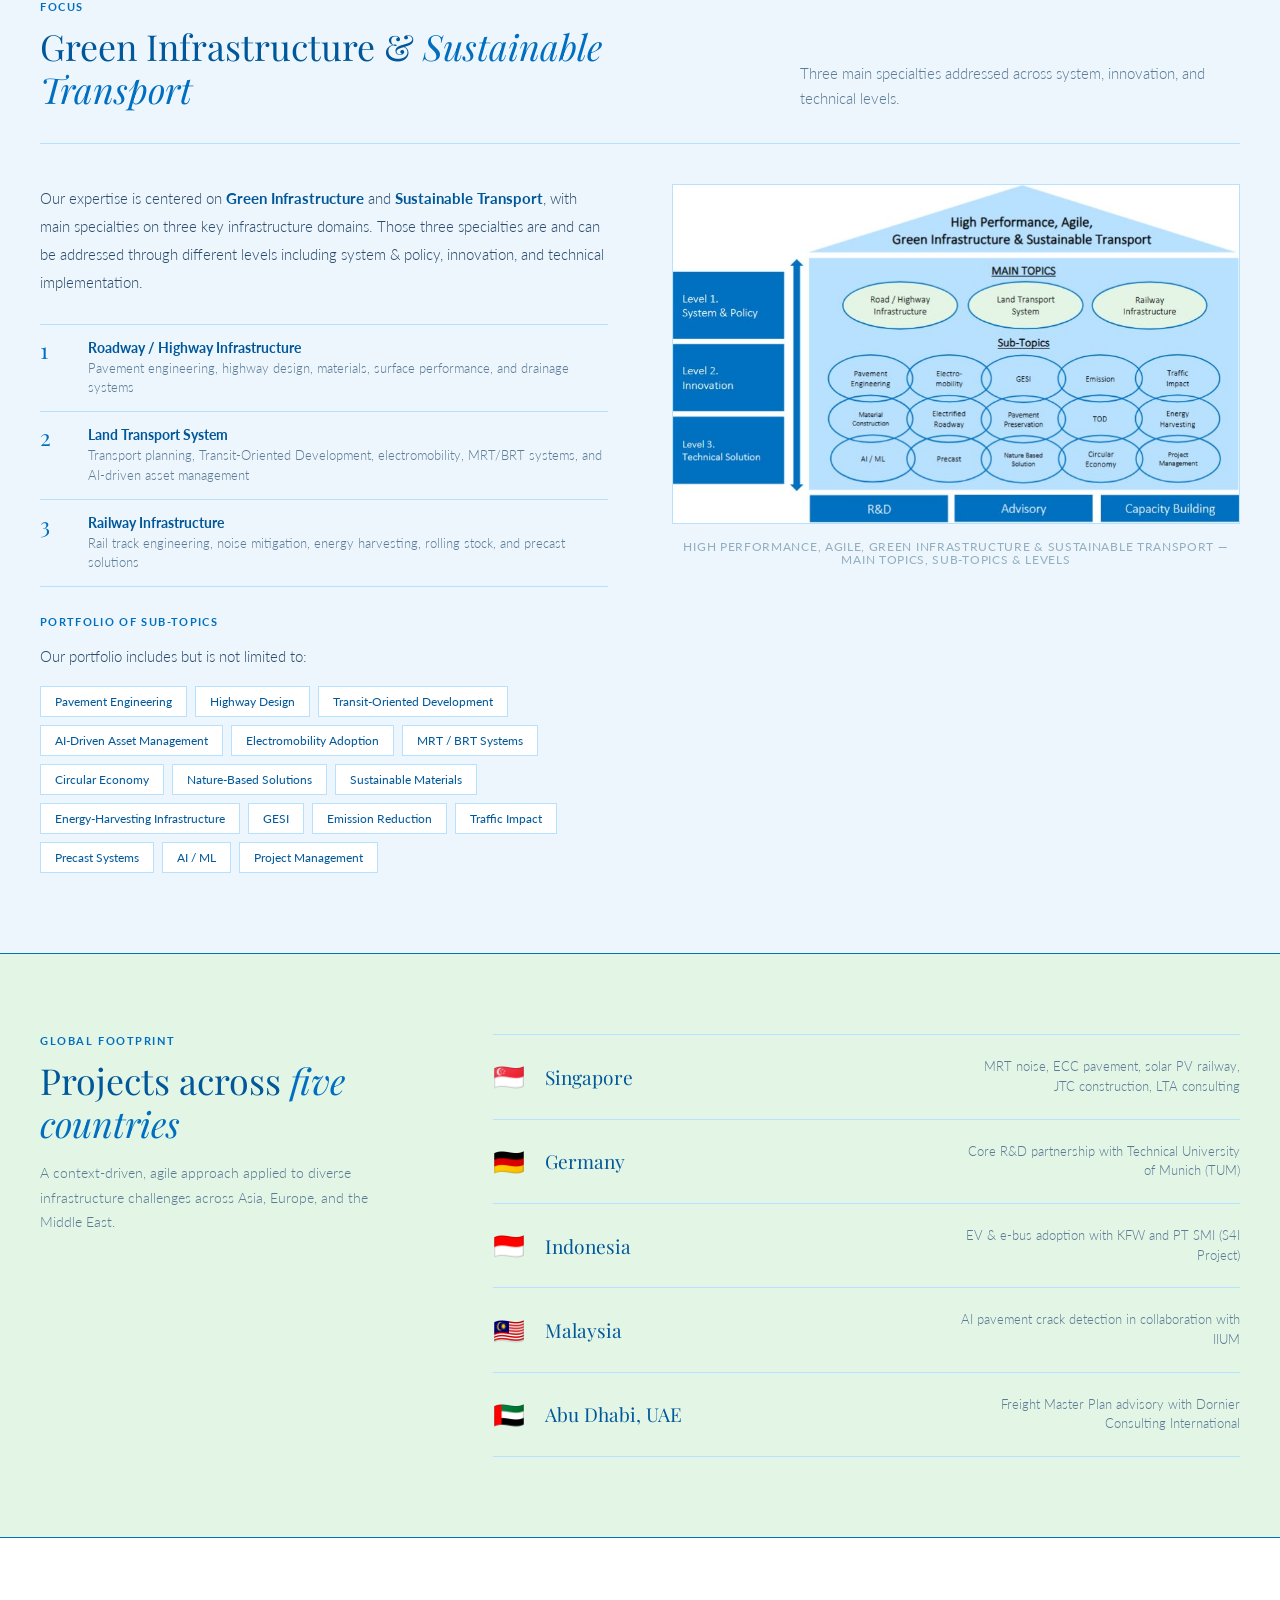
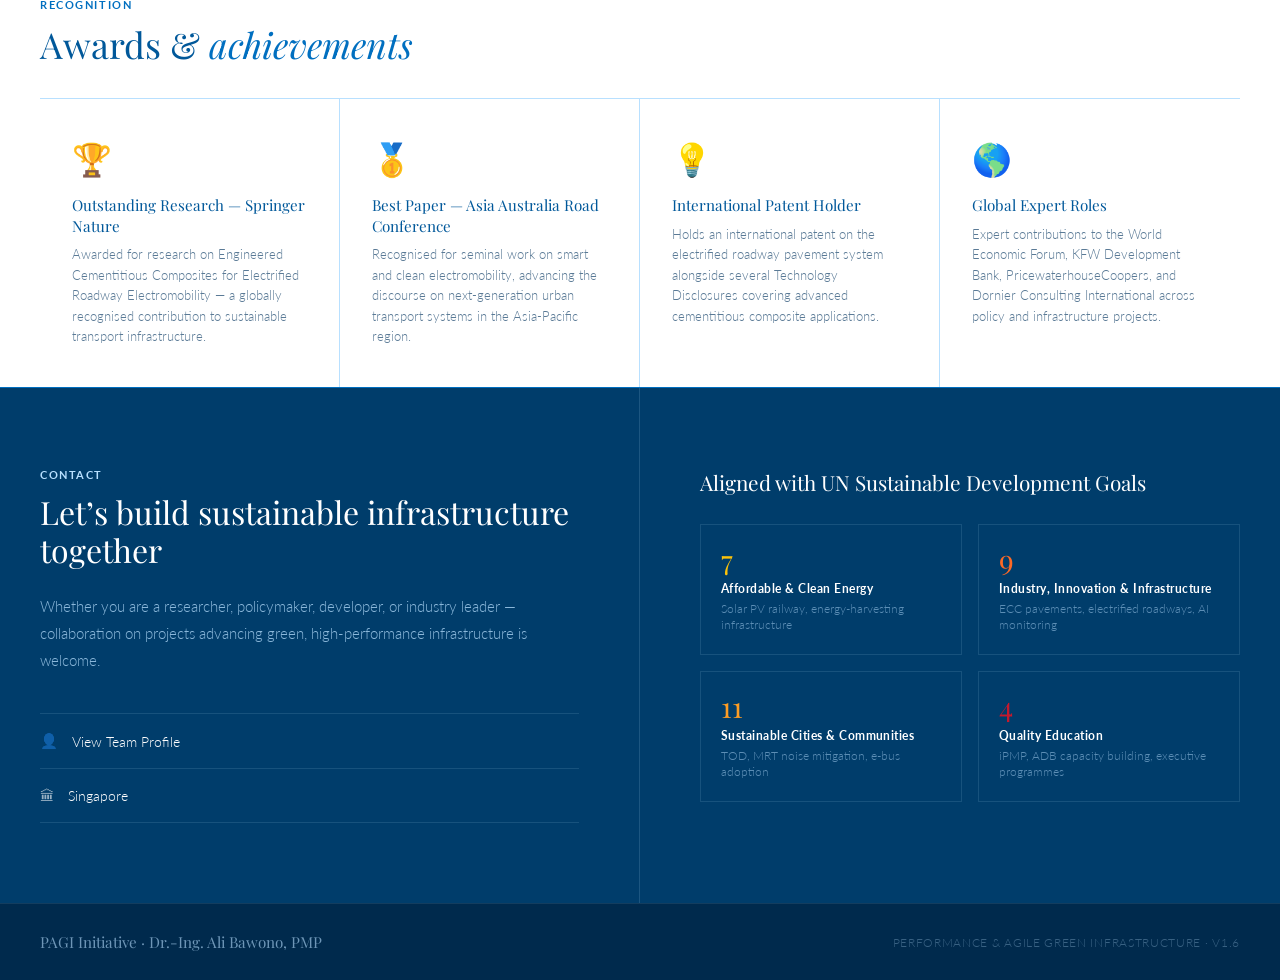
==== commit 6932cd2f: "Add files via upload version 1.2" ====
--- a/index.html
+++ b/index.html
@@ -8,24 +8,18 @@
 <link href="https://fonts.googleapis.com/css2?family=Playfair+Display:ital,wght@0,400;0,700;1,400&family=Lato:wght@300;400;700&display=swap" rel="stylesheet">
 <link rel="stylesheet" href="style.css">
 <style>
-.hero{margin-top:64px;display:grid;grid-template-columns:1fr 1fr;min-height:calc(100vh - 64px);border-bottom:var(--rule)}
-.hero-left{padding:80px 60px 80px 40px;display:flex;flex-direction:column;justify-content:center;border-right:var(--rule);background:#fff}
-.hero-eyebrow{font-size:.72rem;font-weight:700;letter-spacing:.14em;text-transform:uppercase;color:var(--azure);margin-bottom:24px;display:flex;align-items:center;gap:10px}
-.hero-eyebrow::before{content:'';display:inline-block;width:32px;height:2px;background:var(--azure)}
-.hero-h1{font-family:'Playfair Display',serif;font-size:clamp(2rem,3.6vw,4rem);font-weight:400;line-height:1.1;color:var(--blue);margin-bottom:32px}
-.hero-h1 em{font-style:italic;color:var(--azure)}
-.hero-tagline{font-size:1.15rem;line-height:1.75;color:#2a4a6b;font-weight:300;max-width:500px;margin-bottom:48px;border-left:3px solid var(--azure);padding-left:20px;font-style:italic}
-.hero-actions{display:flex;gap:16px;flex-wrap:wrap}
-.hero-right{display:flex;flex-direction:column}
-.hero-img{flex:1;background:var(--navy);position:relative;overflow:hidden;display:flex;align-items:center;justify-content:center;min-height:360px}
-.hero-img-lbl{position:absolute;bottom:24px;left:24px;font-size:.72rem;letter-spacing:.1em;text-transform:uppercase;color:rgba(255,255,255,.5)}
-.hero-stats{display:grid;grid-template-columns:repeat(3,1fr);border-top:var(--rule)}
-.stat-box{padding:28px 24px;border-right:var(--rule-lt);transition:background .15s;cursor:default}
-.stat-box:last-child{border-right:none}
-.stat-box:hover{background:var(--pale)}
-.stat-n{font-family:'Playfair Display',serif;font-size:2.4rem;font-weight:400;color:var(--azure);line-height:1;margin-bottom:6px}
-.stat-n sup{font-size:1rem}
-.stat-l{font-size:.72rem;font-weight:400;letter-spacing:.04em;color:var(--gray);line-height:1.4}
+/* ── HERO (full-width, no right panel) ── */
+.hero{margin-top:64px;min-height:70vh;display:flex;align-items:center;justify-content:center;border-bottom:var(--rule);background:var(--navy);position:relative;overflow:hidden}
+.hero-bg-pattern{position:absolute;inset:0;background-image:linear-gradient(rgba(184,224,255,.04) 1px,transparent 1px),linear-gradient(90deg,rgba(184,224,255,.04) 1px,transparent 1px);background-size:60px 60px}
+.hero-center{max-width:900px;margin:0 auto;padding:80px 40px;text-align:center;position:relative;z-index:1}
+.hero-eyebrow{font-size:.72rem;font-weight:700;letter-spacing:.14em;text-transform:uppercase;color:var(--sky);margin-bottom:28px;display:inline-flex;align-items:center;gap:12px}
+.hero-eyebrow::before,.hero-eyebrow::after{content:'';display:inline-block;width:32px;height:2px;background:var(--azure)}
+.hero-h1{font-family:'Playfair Display',serif;font-size:clamp(2.4rem,5vw,4.8rem);font-weight:400;line-height:1.08;color:#fff;margin-bottom:24px}
+.hero-h1 em{font-style:italic;color:var(--sky)}
+.hero-tagline{font-size:1.2rem;line-height:1.75;color:rgba(184,224,255,.8);font-weight:300;margin-bottom:48px;font-style:italic}
+.hero-actions{display:flex;gap:16px;flex-wrap:wrap;justify-content:center}
+
+/* ── VISION ── */
 .vision{background:var(--navy);border-bottom:var(--rule)}
 .vision-inner{max-width:1280px;margin:0 auto;padding:0 40px;display:grid;grid-template-columns:1fr 2fr}
 .vision-lbl{padding:64px 40px 64px 0;border-right:1px solid rgba(184,224,255,.2);display:flex;flex-direction:column;justify-content:center}
@@ -35,6 +29,8 @@
 .vision-content{padding:64px 0 64px 60px}
 .vision-text{font-size:1.05rem;line-height:1.85;color:rgba(255,255,255,.85);font-weight:300}
 .vision-text strong{font-weight:700;color:var(--sky)}
+
+/* ── ACTIVITIES ── */
 .pill-grid{display:grid;grid-template-columns:repeat(3,1fr)}
 .pill{padding:48px 40px;border-right:var(--rule-lt);transition:background .15s;cursor:default}
 .pill:last-child{border-right:none}
@@ -44,6 +40,30 @@
 .pill-body{font-size:.88rem;color:var(--gray);line-height:1.7;font-weight:300;margin-bottom:24px}
 .pill-link{display:inline-flex;align-items:center;gap:6px;font-size:.78rem;font-weight:700;letter-spacing:.08em;text-transform:uppercase;color:var(--azure);text-decoration:none;border-bottom:2px solid var(--azure);padding-bottom:2px;transition:opacity .15s}
 .pill-link:hover{opacity:.6}
+
+/* ── FOCUS ── */
+.focus{background:var(--pale);border-bottom:var(--rule)}
+.focus-inner{max-width:1280px;margin:0 auto;padding:80px 40px}
+.focus-grid{display:grid;grid-template-columns:1fr 1fr;gap:64px;align-items:start;margin-top:40px}
+.focus-text-block{}
+.focus-body{font-size:.95rem;line-height:1.85;color:#2a4a6b;font-weight:300;margin-bottom:20px}
+.focus-body strong{font-weight:700;color:var(--blue)}
+.focus-specialties{margin:28px 0;display:flex;flex-direction:column;gap:0}
+.spec-row{display:flex;align-items:flex-start;gap:16px;padding:14px 0;border-bottom:var(--rule-lt)}
+.spec-row:first-child{border-top:var(--rule-lt)}
+.spec-num{font-family:'Playfair Display',serif;font-size:1.4rem;font-weight:400;color:var(--azure);line-height:1;flex-shrink:0;width:32px}
+.spec-text{}
+.spec-title{font-size:.9rem;font-weight:700;color:var(--blue);margin-bottom:3px}
+.spec-sub{font-size:.8rem;color:var(--gray);font-weight:300;line-height:1.5}
+.subtopics-label{font-size:.7rem;font-weight:700;letter-spacing:.12em;text-transform:uppercase;color:var(--azure);margin:28px 0 14px}
+.subtopic-tags{display:flex;flex-wrap:wrap;gap:8px}
+.stag{padding:7px 14px;font-size:.78rem;font-weight:400;color:var(--blue);border:var(--rule-lt);background:#fff;transition:all .15s;cursor:default}
+.stag:hover{background:var(--azure);color:#fff;border-color:var(--azure)}
+.focus-diagram{}
+.diagram-caption{font-size:.72rem;font-weight:400;letter-spacing:.06em;text-transform:uppercase;color:var(--lgray);text-align:center;margin-top:16px}
+.diagram-img{width:100%;border:var(--rule-lt);display:block}
+
+/* ── FOOTPRINT ── */
 .footprint{background:var(--mint);border-bottom:var(--rule)}
 .fp-inner{max-width:1280px;margin:0 auto;padding:80px 40px;display:grid;grid-template-columns:1fr 2fr;gap:80px;align-items:start}
 .fp-desc{font-size:.9rem;color:var(--gray);line-height:1.7;font-weight:300;margin-top:16px}
@@ -54,20 +74,21 @@
 .cflag{font-size:1.6rem}
 .cname{font-family:'Playfair Display',serif;font-size:1.2rem;font-weight:400;color:var(--blue)}
 .cdesc{font-size:.82rem;color:var(--gray);font-weight:300;margin-left:auto;text-align:right;max-width:280px;line-height:1.5}
+
 @media(max-width:1024px){
-  .hero{grid-template-columns:1fr;min-height:auto}
-  .hero-left{border-right:none;border-bottom:var(--rule);padding:60px 40px}
+  .hero-center{padding:60px 20px}
   .vision-inner{grid-template-columns:1fr}
   .vision-lbl{border-right:none;border-bottom:1px solid rgba(184,224,255,.15);padding:48px 0}
   .vision-content{padding:48px 0}
   .pill-grid{grid-template-columns:1fr}
   .pill{border-right:none;border-bottom:var(--rule-lt)}
+  .focus-grid{grid-template-columns:1fr;gap:40px}
   .fp-inner{grid-template-columns:1fr;gap:40px}
 }
 @media(max-width:768px){
-  .hero-left{padding:48px 20px}
-  .vision-inner,.fp-inner{padding:0 20px}
+  .vision-inner,.fp-inner,.focus-inner{padding:0 20px}
   .fp-inner{padding:60px 20px}
+  .focus-inner{padding:48px 20px}
 }
 </style>
 </head>
@@ -89,35 +110,14 @@
 
 <!-- HERO -->
 <section class="hero">
-  <div class="hero-left">
-    <div class="hero-eyebrow">Dr.-Ing. Ali Bawono, PMP · TUM Asia · Singapore</div>
+  <div class="hero-bg-pattern"></div>
+  <div class="hero-center">
+    <div class="hero-eyebrow">Dr.-Ing. Ali Bawono, PMP &#183; Singapore</div>
     <h1 class="hero-h1">Performance and<br><em>Agile Green</em><br>Infrastructure</h1>
     <p class="hero-tagline">&#8211; an Innovative and Sustainable Built Environment</p>
     <div class="hero-actions">
       <a href="research.html" class="btn-p">Explore Research &#8594;</a>
       <a href="#contact" class="btn-o">Get in Touch</a>
-    </div>
-  </div>
-  <div class="hero-right">
-    <div class="hero-img">
-      <svg width="360" height="240" viewBox="0 0 360 240" fill="none" xmlns="http://www.w3.org/2000/svg" style="opacity:.16">
-        <rect x="20" y="90" width="320" height="7" rx="3.5" fill="white"/>
-        <rect x="20" y="112" width="320" height="7" rx="3.5" fill="white"/>
-        <rect x="20" y="134" width="320" height="7" rx="3.5" fill="white"/>
-        <circle cx="90" cy="60" r="32" stroke="white" stroke-width="3" fill="none"/>
-        <circle cx="180" cy="60" r="32" stroke="white" stroke-width="3" fill="none"/>
-        <circle cx="270" cy="60" r="32" stroke="white" stroke-width="3" fill="none"/>
-        <path d="M40 180 Q90 148 135 165 Q180 182 225 155 Q270 128 320 148" stroke="white" stroke-width="2.5" fill="none"/>
-        <rect x="65" y="180" width="48" height="48" rx="2" stroke="white" stroke-width="2" fill="none"/>
-        <rect x="156" y="173" width="48" height="55" rx="2" stroke="white" stroke-width="2" fill="none"/>
-        <rect x="247" y="164" width="48" height="64" rx="2" stroke="white" stroke-width="2" fill="none"/>
-      </svg>
-      <div class="hero-img-lbl">Performance &amp; Agile Green Infrastructure</div>
-    </div>
-    <div class="hero-stats">
-      <div class="stat-box"><div class="stat-n">15<sup>+</sup></div><div class="stat-l">Years R&amp;D &amp; advisory experience</div></div>
-      <div class="stat-box"><div class="stat-n">5</div><div class="stat-l">Countries of active project footprint</div></div>
-      <div class="stat-box"><div class="stat-n">3</div><div class="stat-l">Pillars: R&amp;D · Advisory · Education</div></div>
     </div>
   </div>
 </section>
@@ -135,7 +135,7 @@
   </div>
 </section>
 
-<!-- THREE PILLARS -->
+<!-- ACTIVITIES -->
 <section class="section">
   <div class="s-inner">
     <div class="s-head sr">
@@ -161,6 +161,75 @@
         <p class="pill-body">Our multiplier for systemic change. Through professional certifications, executive workshops, and academic partnerships, we empower a global network of practitioners and decision-makers equipped for the challenges ahead.</p>
         <a href="teaching.html" class="pill-link">View Teaching &#8594;</a>
       </div>
+    </div>
+  </div>
+</section>
+
+<!-- FOCUS -->
+<section class="focus">
+  <div class="focus-inner">
+    <div class="s-head sr" style="padding-top:0;margin-bottom:0">
+      <div><div class="eyebrow">Focus</div><h2 class="s-title">Green Infrastructure &amp; <em>Sustainable Transport</em></h2></div>
+      <p class="s-sub">Three main specialties addressed across system, innovation, and technical levels.</p>
+    </div>
+    <div class="focus-grid">
+
+      <!-- LEFT: text -->
+      <div class="focus-text-block sr">
+        <p class="focus-body">Our expertise is centered on <strong>Green Infrastructure</strong> and <strong>Sustainable Transport</strong>, with main specialties on three key infrastructure domains. Those three specialties are and can be addressed through different levels including system &amp; policy, innovation, and technical implementation.</p>
+
+        <div class="focus-specialties">
+          <div class="spec-row">
+            <div class="spec-num">1</div>
+            <div class="spec-text">
+              <div class="spec-title">Roadway / Highway Infrastructure</div>
+              <div class="spec-sub">Pavement engineering, highway design, materials, surface performance, and drainage systems</div>
+            </div>
+          </div>
+          <div class="spec-row">
+            <div class="spec-num">2</div>
+            <div class="spec-text">
+              <div class="spec-title">Land Transport System</div>
+              <div class="spec-sub">Transport planning, Transit-Oriented Development, electromobility, MRT/BRT systems, and AI-driven asset management</div>
+            </div>
+          </div>
+          <div class="spec-row">
+            <div class="spec-num">3</div>
+            <div class="spec-text">
+              <div class="spec-title">Railway Infrastructure</div>
+              <div class="spec-sub">Rail track engineering, noise mitigation, energy harvesting, rolling stock, and precast solutions</div>
+            </div>
+          </div>
+        </div>
+
+        <div class="subtopics-label">Portfolio of Sub-Topics</div>
+        <p class="focus-body" style="margin-bottom:16px">Our portfolio includes but is not limited to:</p>
+        <div class="subtopic-tags">
+          <span class="stag">Pavement Engineering</span>
+          <span class="stag">Highway Design</span>
+          <span class="stag">Transit-Oriented Development</span>
+          <span class="stag">AI-Driven Asset Management</span>
+          <span class="stag">Electromobility Adoption</span>
+          <span class="stag">MRT / BRT Systems</span>
+          <span class="stag">Circular Economy</span>
+          <span class="stag">Nature-Based Solutions</span>
+          <span class="stag">Sustainable Materials</span>
+          <span class="stag">Energy-Harvesting Infrastructure</span>
+          <span class="stag">GESI</span>
+          <span class="stag">Emission Reduction</span>
+          <span class="stag">Traffic Impact</span>
+          <span class="stag">Precast Systems</span>
+          <span class="stag">AI / ML</span>
+          <span class="stag">Project Management</span>
+        </div>
+      </div>
+
+      <!-- RIGHT: diagram -->
+      <div class="focus-diagram sr">
+        <img src="focus-diagram.png" alt="PAGI Focus Diagram — High Performance, Agile, Green Infrastructure and Sustainable Transport" class="diagram-img">
+        <p class="diagram-caption">High Performance, Agile, Green Infrastructure &amp; Sustainable Transport &#8212; Main Topics, Sub-Topics &amp; Levels</p>
+      </div>
+
     </div>
   </div>
 </section>
@@ -207,7 +276,7 @@
       <p>Whether you are a researcher, policymaker, developer, or industry leader &#8212; collaboration on projects advancing green, high-performance infrastructure is welcome.</p>
       <div class="ct-links">
         <a href="team.html" class="cl"><span class="cl-icon">&#128100;</span> View Team Profile</a>
-        <a href="team.html" class="cl"><span class="cl-icon">&#127963;</span> TUM Asia &#183; Singapore</a>
+        <a href="team.html" class="cl"><span class="cl-icon">&#127963;</span> Singapore</a>
       </div>
     </div>
     <div class="ct-right">
@@ -224,7 +293,7 @@
 
 <footer>
   <div class="fl">PAGI Initiative &#183; Dr.-Ing. Ali Bawono, PMP</div>
-  <div class="fr">TUM Asia &#183; Singapore &#183; Performance &amp; Agile Green Infrastructure &#183; v1.6</div>
+  <div class="fr">Performance &amp; Agile Green Infrastructure &#183; v1.6</div>
 </footer>
 
 <script>
